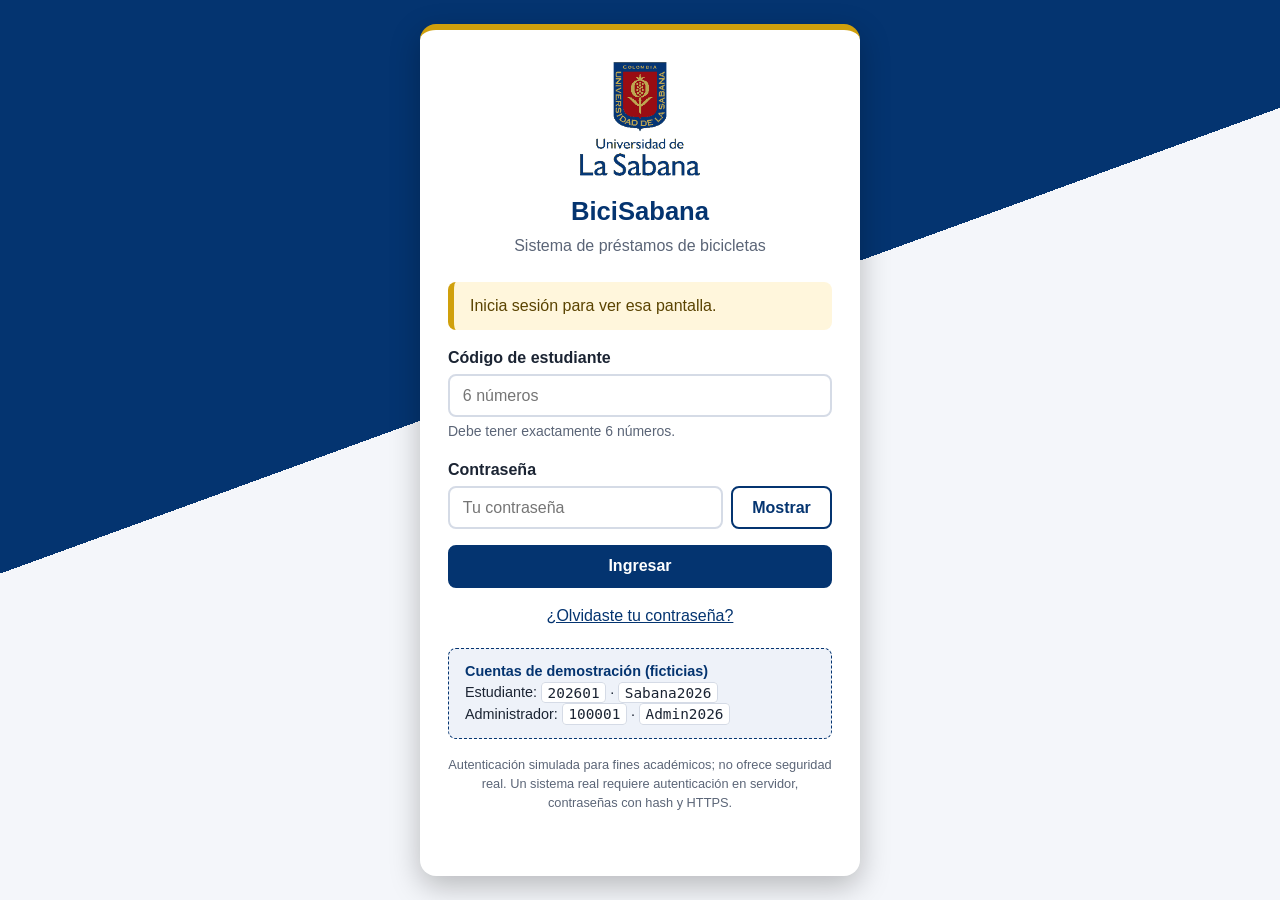
==== app.html @ 3905d055 "Mockup BiciSabana con inicio de sesion simulado, logo y paleta de La Sabana" ====
<!DOCTYPE html>
<html lang="es">
<head>
  <meta charset="utf-8">
  <meta name="viewport" content="width=device-width, initial-scale=1">
  <title>Panel · BiciSabana</title>
  <link rel="stylesheet" href="css/styles.css">
</head>
<body>
  <a class="skip" href="#vista">Saltar al contenido</a>
  <header class="encabezado">
    <div class="marca">
      <img src="assets/logo.png" alt="Escudo de la Universidad de La Sabana">
      <div><h1>BiciSabana</h1><small>Universidad de La Sabana</small></div>
    </div>
    <div class="usuario">
      <span class="chip" id="chip-usuario"></span>
      <button type="button" id="salir" class="btn sec">Cerrar sesión</button>
    </div>
  </header>

  <nav class="menu" id="menu" aria-label="Menú principal"></nav>

  <main id="vista" tabindex="-1" aria-live="polite"></main>

  <footer class="pie">
    <img src="assets/logo.png" alt="Universidad de La Sabana">
    Mockup académico de BiciSabana · Fundamentos de Programación · Caso ficticio con datos ilustrativos.
  </footer>

  <script src="js/datos.js"></script>
  <script src="js/auth.js"></script>
  <script src="js/app.js"></script>
</body>
</html>
---- css/styles.css ----
/* BiciSabana · Mockup académico · Paleta extraída del logo de la Universidad de La Sabana */
:root {
  --azul: #043470;        /* primario: encabezados, botones, estado Disponible */
  --azul-osc: #02234d;
  --rojo: #9c080c;        /* acento fuerte: alertas, estado Prestada */
  --dorado: #d0a00c;      /* acento: detalles y foco (sobre azul o como borde) */
  --blanco: #ffffff;
  --fondo: #f4f6fa;
  --texto: #1b2433;
  --gris: #5b6577;
  --borde: #d5dbe6;
  --radio: 12px;
  --sombra: 0 2px 10px rgba(4, 52, 112, .12);
}
* { box-sizing: border-box; }
html { scroll-padding-top: 1rem; }
body {
  margin: 0; font-family: "Segoe UI", Roboto, "Helvetica Neue", Arial, sans-serif;
  background: var(--fondo); color: var(--texto); line-height: 1.5; min-height: 100vh;
  display: flex; flex-direction: column;
}
img { max-width: 100%; height: auto; }
:focus-visible { outline: 3px solid var(--dorado); outline-offset: 2px; }
.skip { position: absolute; left: -999px; top: 0; background: var(--dorado); color: #000; padding: .5rem 1rem; z-index: 10; }
.skip:focus { left: 0; }

/* Botones */
.btn {
  background: var(--azul); color: var(--blanco); border: 2px solid var(--azul);
  padding: .65rem 1.2rem; border-radius: 8px; font-size: 1rem; font-weight: 600; cursor: pointer;
}
.btn:hover { background: var(--azul-osc); }
.btn:disabled { opacity: .55; cursor: not-allowed; }
.btn.sec { background: var(--blanco); color: var(--azul); }
.btn.sec:hover { background: #e8eef8; }
.btn.peligro { background: var(--rojo); border-color: var(--rojo); }
.btn.link { background: none; border: none; color: var(--azul); text-decoration: underline; padding: 0; font-weight: 500; }

/* Formularios */
label { display: block; font-weight: 600; margin-bottom: .25rem; }
input[type=text], input[type=password], input[type=search] {
  width: 100%; padding: .65rem .8rem; border: 2px solid var(--borde); border-radius: 8px;
  font-size: 1rem; background: var(--blanco); color: var(--texto);
}
input:focus { border-color: var(--azul); }
.campo { margin-bottom: 1rem; }
.ayuda { color: var(--gris); font-size: .875rem; margin: .25rem 0 0; }
.fila-pass { display: flex; gap: .5rem; }
.fila-pass .btn { white-space: nowrap; }

/* Mensajes */
.msg { padding: .75rem 1rem; border-radius: 8px; margin: 1rem 0; border-left: 6px solid; font-weight: 500; }
.msg:empty { display: none; }
.msg.ok { background: #e6eefb; border-color: var(--azul); color: var(--azul-osc); }
.msg.aviso { background: #fff6dc; border-color: var(--dorado); color: #5a4300; }
.msg.error { background: #fbe9ea; border-color: var(--rojo); color: #6e0508; }

/* Login */
.login-pagina { align-items: center; justify-content: center; padding: 1.5rem;
  background: linear-gradient(160deg, var(--azul) 0 42%, var(--fondo) 42% 100%); }
.login-tarjeta { background: var(--blanco); width: 100%; max-width: 440px; border-radius: 16px;
  box-shadow: 0 10px 30px rgba(0,0,0,.25); padding: 2rem 1.75rem; border-top: 6px solid var(--dorado); }
.login-tarjeta .logo { display: block; margin: 0 auto 1rem; width: 120px; }
.login-tarjeta h1 { text-align: center; color: var(--azul); margin: 0 0 .25rem; font-size: 1.6rem; }
.login-tarjeta .sub { text-align: center; color: var(--gris); margin: 0 0 1.5rem; }
.demo { background: #eef2f9; border: 1px dashed var(--azul); border-radius: 8px; padding: .75rem 1rem; margin-top: 1.25rem; font-size: .9rem; }
.demo strong { color: var(--azul); }
.demo code { background: var(--blanco); padding: .1rem .35rem; border-radius: 4px; border: 1px solid var(--borde); }
.aviso-seg { font-size: .8rem; color: var(--gris); margin-top: 1rem; text-align: center; }

/* Panel */
.encabezado { background: var(--azul); color: var(--blanco); border-bottom: 5px solid var(--dorado);
  display: flex; flex-wrap: wrap; align-items: center; justify-content: space-between; gap: .75rem; padding: .6rem 1.25rem; }
.marca { display: flex; align-items: center; gap: .75rem; }
.marca img { height: 54px; background: var(--blanco); border-radius: 8px; padding: 4px; }
.marca h1 { font-size: 1.3rem; margin: 0; }
.marca small { display: block; color: #cfd9ec; }
.usuario { display: flex; align-items: center; gap: .75rem; flex-wrap: wrap; }
.chip { background: rgba(255,255,255,.14); padding: .3rem .8rem; border-radius: 999px; font-size: .9rem; }
.chip b { color: var(--dorado); }
.encabezado .btn.sec { padding: .4rem .9rem; }

.menu { background: var(--blanco); border-bottom: 1px solid var(--borde); display: flex; gap: .25rem;
  overflow-x: auto; padding: .4rem 1rem; box-shadow: var(--sombra); }
.menu button { background: none; border: none; padding: .6rem 1rem; font-size: .97rem; font-weight: 600;
  color: var(--azul); cursor: pointer; border-bottom: 3px solid transparent; white-space: nowrap; border-radius: 6px 6px 0 0; }
.menu button:hover { background: #eef2f9; }
.menu button[aria-current=page] { border-bottom-color: var(--rojo); background: #eef2f9; }

main { flex: 1; width: 100%; max-width: 1000px; margin: 0 auto; padding: 1.5rem 1rem 2rem; }
.tarjeta { background: var(--blanco); border-radius: var(--radio); box-shadow: var(--sombra); padding: 1.25rem 1.5rem; margin-bottom: 1.25rem; }
h2 { color: var(--azul); margin-top: 0; }
.cuadro-tabla { overflow-x: auto; }
table { width: 100%; border-collapse: collapse; min-width: 420px; }
caption { text-align: left; color: var(--gris); font-size: .875rem; padding-bottom: .5rem; }
th, td { text-align: left; padding: .6rem .75rem; border-bottom: 1px solid var(--borde); }
th { background: var(--azul); color: var(--blanco); }
.insignia { display: inline-block; padding: .15rem .65rem; border-radius: 999px; font-size: .85rem; font-weight: 700; border: 2px solid; }
.insignia.d { color: var(--azul); border-color: var(--azul); background: #e6eefb; }
.insignia.p { color: var(--rojo); border-color: var(--rojo); background: #fbe9ea; }

.totales { display: grid; grid-template-columns: repeat(auto-fit, minmax(170px, 1fr)); gap: 1rem; }
.total { background: var(--blanco); border-radius: var(--radio); box-shadow: var(--sombra); padding: 1rem; border-top: 5px solid var(--azul); text-align: center; }
.total.rojo { border-top-color: var(--rojo); }
.total.oro { border-top-color: var(--dorado); }
.total .num { font-size: 2.2rem; font-weight: 800; color: var(--azul); line-height: 1.1; }
.total.rojo .num { color: var(--rojo); }
.total .et { color: var(--gris); font-size: .9rem; }

.mapa { display: grid; grid-template-columns: repeat(10, minmax(46px, 1fr)); gap: .4rem; min-width: 540px; }
.puesto { text-align: center; border-radius: 8px; padding: .45rem .1rem; font-size: .75rem; font-weight: 700; border: 2px solid; }
.puesto span { display: block; font-size: 1.1rem; }
.puesto.d { background: #e6eefb; border-color: var(--azul); color: var(--azul); }
.puesto.p { background: var(--rojo); border-color: var(--rojo); color: var(--blanco); }
.leyenda { display: flex; gap: 1rem; flex-wrap: wrap; margin-top: .75rem; color: var(--gris); font-size: .9rem; }

.pie { background: var(--azul-osc); color: #cfd9ec; text-align: center; padding: 1rem; font-size: .85rem; border-top: 4px solid var(--dorado); }
.pie img { height: 40px; background: var(--blanco); border-radius: 6px; padding: 3px; vertical-align: middle; margin-right: .5rem; }

@media (max-width: 560px) {
  .marca h1 { font-size: 1.1rem; }
  .marca img { height: 44px; }
  main { padding: 1rem .6rem 1.5rem; }
}
@media (prefers-reduced-motion: reduce) { * { transition: none !important; animation: none !important; } }
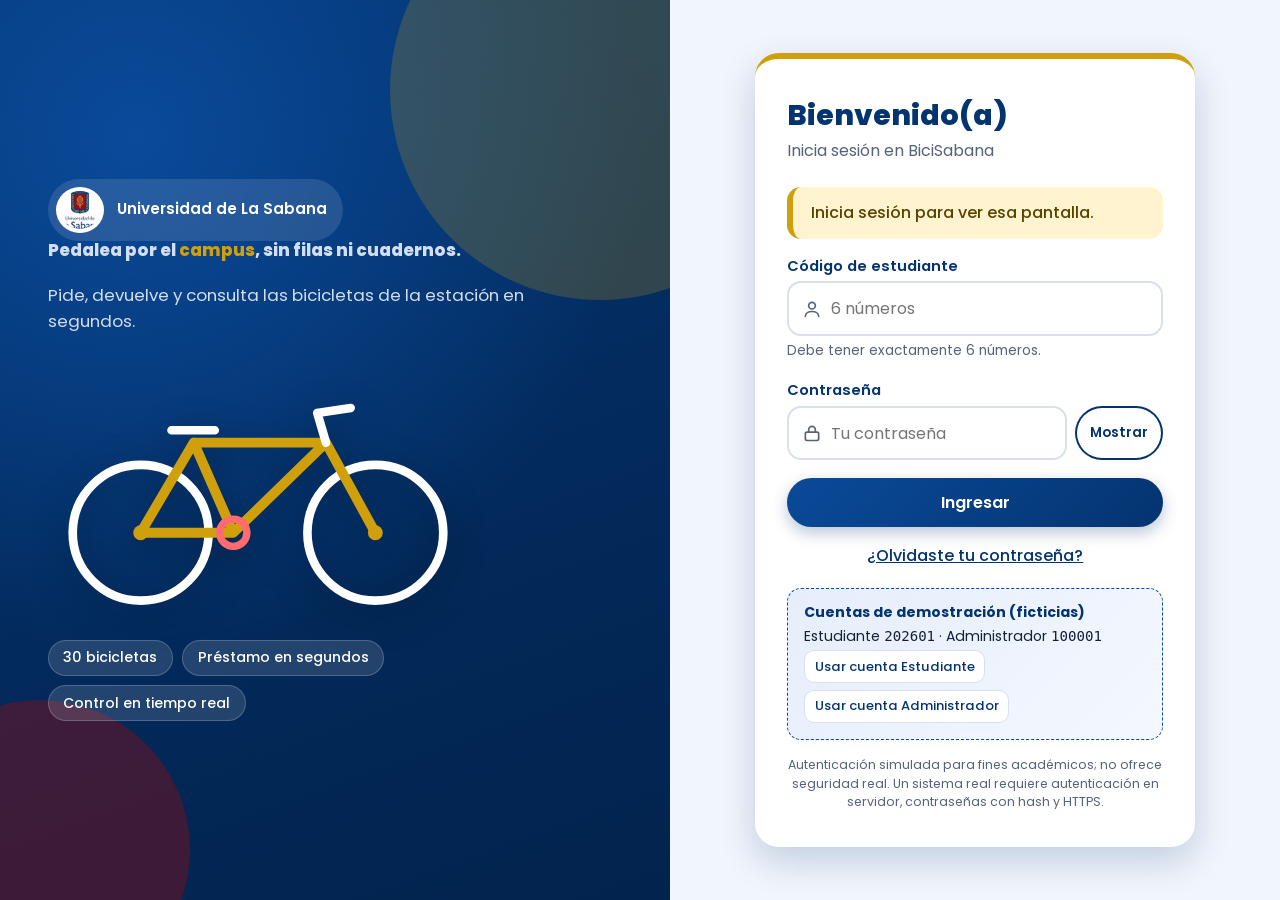
==== commit 2eec4d4c: "Rediseno visual: login dividido, inicio con tarjetas, bicicletas en tarjetas, mapa y totales mejorad" ====
--- a/app.html
+++ b/app.html
@@ -2,11 +2,14 @@
 <html lang="es">
 <head>
   <meta charset="utf-8">
-  <meta name="viewport" content="width=device-width, initial-scale=1">
+  <meta name="viewport" content="width=device-width, initial-scale=1, viewport-fit=cover">
   <title>Panel · BiciSabana</title>
+  <link rel="preconnect" href="https://fonts.googleapis.com">
+  <link rel="preconnect" href="https://fonts.gstatic.com" crossorigin>
+  <link rel="stylesheet" href="https://fonts.googleapis.com/css2?family=Poppins:wght@400;500;600;700;800&display=swap">
   <link rel="stylesheet" href="css/styles.css">
 </head>
-<body>
+<body class="panel">
   <a class="skip" href="#vista">Saltar al contenido</a>
   <header class="encabezado">
     <div class="marca">
@@ -17,11 +20,11 @@
       <span class="chip" id="chip-usuario"></span>
       <button type="button" id="salir" class="btn sec">Cerrar sesión</button>
     </div>
+    <nav class="menu" id="menu" aria-label="Menú principal"></nav>
   </header>
 
-  <nav class="menu" id="menu" aria-label="Menú principal"></nav>
-
-  <main id="vista" tabindex="-1" aria-live="polite"></main>
+  <main id="vista" tabindex="-1"></main>
+  <div class="toasts" id="toasts" role="status" aria-live="polite"></div>
 
   <footer class="pie">
     <img src="assets/logo.png" alt="Universidad de La Sabana">
--- a/css/styles.css
+++ b/css/styles.css
@@ -1,125 +1,249 @@
 /* BiciSabana · Mockup académico · Paleta extraída del logo de la Universidad de La Sabana */
 :root {
-  --azul: #043470;        /* primario: encabezados, botones, estado Disponible */
+  --azul: #043470;
   --azul-osc: #02234d;
-  --rojo: #9c080c;        /* acento fuerte: alertas, estado Prestada */
-  --dorado: #d0a00c;      /* acento: detalles y foco (sobre azul o como borde) */
+  --azul-med: #0a4a9a;
+  --azul-claro: #e6eefb;
+  --rojo: #9c080c;
+  --rojo-claro: #fbe9ea;
+  --dorado: #d0a00c;
+  --dorado-claro: #fff4cf;
   --blanco: #ffffff;
-  --fondo: #f4f6fa;
-  --texto: #1b2433;
-  --gris: #5b6577;
-  --borde: #d5dbe6;
-  --radio: 12px;
-  --sombra: 0 2px 10px rgba(4, 52, 112, .12);
+  --fondo: #f1f5fc;
+  --texto: #14203a;
+  --gris: #56627a;
+  --borde: #d8e0ee;
+  --radio: 18px;
+  --sombra: 0 4px 18px rgba(4, 52, 112, .10);
+  --sombra-alta: 0 14px 36px rgba(4, 52, 112, .20);
+  --fuente: "Poppins", "Segoe UI", Roboto, "Helvetica Neue", Arial, sans-serif;
 }
 * { box-sizing: border-box; }
 html { scroll-padding-top: 1rem; }
 body {
-  margin: 0; font-family: "Segoe UI", Roboto, "Helvetica Neue", Arial, sans-serif;
-  background: var(--fondo); color: var(--texto); line-height: 1.5; min-height: 100vh;
-  display: flex; flex-direction: column;
-}
-img { max-width: 100%; height: auto; }
+  margin: 0; font-family: var(--fuente); color: var(--texto); line-height: 1.5; min-height: 100vh;
+  background: var(--fondo); display: flex; flex-direction: column;
+}
+img, svg { max-width: 100%; }
 :focus-visible { outline: 3px solid var(--dorado); outline-offset: 2px; }
-.skip { position: absolute; left: -999px; top: 0; background: var(--dorado); color: #000; padding: .5rem 1rem; z-index: 10; }
+.skip { position: absolute; left: -999px; top: 0; background: var(--dorado); color: #000; padding: .5rem 1rem; z-index: 100; border-radius: 0 0 8px 0; }
 .skip:focus { left: 0; }
-
-/* Botones */
+.ico { display: inline-flex; width: 1.25em; height: 1.25em; vertical-align: -.25em; flex: none; }
+.ico svg { width: 100%; height: 100%; fill: none; stroke: currentColor; stroke-width: 2; stroke-linecap: round; stroke-linejoin: round; }
+
+/* ---------- Botones ---------- */
 .btn {
-  background: var(--azul); color: var(--blanco); border: 2px solid var(--azul);
-  padding: .65rem 1.2rem; border-radius: 8px; font-size: 1rem; font-weight: 600; cursor: pointer;
-}
-.btn:hover { background: var(--azul-osc); }
-.btn:disabled { opacity: .55; cursor: not-allowed; }
-.btn.sec { background: var(--blanco); color: var(--azul); }
-.btn.sec:hover { background: #e8eef8; }
-.btn.peligro { background: var(--rojo); border-color: var(--rojo); }
-.btn.link { background: none; border: none; color: var(--azul); text-decoration: underline; padding: 0; font-weight: 500; }
-
-/* Formularios */
-label { display: block; font-weight: 600; margin-bottom: .25rem; }
+  display: inline-flex; align-items: center; justify-content: center; gap: .5rem;
+  background: linear-gradient(135deg, var(--azul-med), var(--azul)); color: var(--blanco);
+  border: 0; padding: .75rem 1.4rem; border-radius: 999px; font: 600 1rem var(--fuente); cursor: pointer;
+  box-shadow: 0 6px 16px rgba(4, 52, 112, .28); transition: transform .15s, box-shadow .15s, filter .15s;
+}
+.btn:hover { transform: translateY(-2px); box-shadow: 0 10px 22px rgba(4, 52, 112, .34); filter: brightness(1.08); }
+.btn:active { transform: translateY(0); }
+.btn:disabled { opacity: .55; cursor: not-allowed; transform: none; box-shadow: none; }
+.btn.sec { background: var(--blanco); color: var(--azul); box-shadow: inset 0 0 0 2px var(--azul); }
+.btn.sec:hover { background: var(--azul-claro); }
+.btn.oro { background: linear-gradient(135deg, #e8b92a, var(--dorado)); color: #2a1f00; box-shadow: 0 6px 16px rgba(208, 160, 12, .35); }
+.btn.rojo { background: linear-gradient(135deg, #c40f15, var(--rojo)); box-shadow: 0 6px 16px rgba(156, 8, 12, .3); }
+.btn.mini { padding: .4rem .95rem; font-size: .85rem; }
+.btn.link { background: none; box-shadow: none; color: var(--azul); text-decoration: underline; padding: 0; font-weight: 500; }
+.btn.link:hover { transform: none; box-shadow: none; filter: none; }
+
+/* ---------- Formularios ---------- */
+label { display: block; font-weight: 600; font-size: .92rem; margin-bottom: .3rem; color: var(--azul); }
 input[type=text], input[type=password], input[type=search] {
-  width: 100%; padding: .65rem .8rem; border: 2px solid var(--borde); border-radius: 8px;
-  font-size: 1rem; background: var(--blanco); color: var(--texto);
-}
-input:focus { border-color: var(--azul); }
-.campo { margin-bottom: 1rem; }
-.ayuda { color: var(--gris); font-size: .875rem; margin: .25rem 0 0; }
+  width: 100%; padding: .8rem 1rem; border: 2px solid var(--borde); border-radius: 14px;
+  font: 1rem var(--fuente); background: var(--blanco); color: var(--texto); transition: border-color .15s, box-shadow .15s;
+}
+input:focus { border-color: var(--azul-med); box-shadow: 0 0 0 4px rgba(10, 74, 154, .15); outline: none; }
+input[readonly] { background: #eef2f9; color: var(--gris); }
+.campo { margin-bottom: 1.1rem; }
+.ayuda { color: var(--gris); font-size: .85rem; margin: .3rem 0 0; }
+.con-icono { position: relative; }
+.con-icono .ico { position: absolute; left: .9rem; top: 50%; transform: translateY(-50%); color: var(--gris); pointer-events: none; }
+.con-icono input { padding-left: 2.6rem; }
 .fila-pass { display: flex; gap: .5rem; }
-.fila-pass .btn { white-space: nowrap; }
-
-/* Mensajes */
-.msg { padding: .75rem 1rem; border-radius: 8px; margin: 1rem 0; border-left: 6px solid; font-weight: 500; }
+.fila-pass .con-icono { flex: 1; }
+
+/* ---------- Mensajes y avisos ---------- */
+.msg { padding: .85rem 1.1rem; border-radius: 14px; margin: 1rem 0; border-left: 6px solid; font-weight: 500; }
 .msg:empty { display: none; }
-.msg.ok { background: #e6eefb; border-color: var(--azul); color: var(--azul-osc); }
-.msg.aviso { background: #fff6dc; border-color: var(--dorado); color: #5a4300; }
-.msg.error { background: #fbe9ea; border-color: var(--rojo); color: #6e0508; }
-
-/* Login */
-.login-pagina { align-items: center; justify-content: center; padding: 1.5rem;
-  background: linear-gradient(160deg, var(--azul) 0 42%, var(--fondo) 42% 100%); }
-.login-tarjeta { background: var(--blanco); width: 100%; max-width: 440px; border-radius: 16px;
-  box-shadow: 0 10px 30px rgba(0,0,0,.25); padding: 2rem 1.75rem; border-top: 6px solid var(--dorado); }
-.login-tarjeta .logo { display: block; margin: 0 auto 1rem; width: 120px; }
-.login-tarjeta h1 { text-align: center; color: var(--azul); margin: 0 0 .25rem; font-size: 1.6rem; }
-.login-tarjeta .sub { text-align: center; color: var(--gris); margin: 0 0 1.5rem; }
-.demo { background: #eef2f9; border: 1px dashed var(--azul); border-radius: 8px; padding: .75rem 1rem; margin-top: 1.25rem; font-size: .9rem; }
-.demo strong { color: var(--azul); }
-.demo code { background: var(--blanco); padding: .1rem .35rem; border-radius: 4px; border: 1px solid var(--borde); }
-.aviso-seg { font-size: .8rem; color: var(--gris); margin-top: 1rem; text-align: center; }
-
-/* Panel */
-.encabezado { background: var(--azul); color: var(--blanco); border-bottom: 5px solid var(--dorado);
-  display: flex; flex-wrap: wrap; align-items: center; justify-content: space-between; gap: .75rem; padding: .6rem 1.25rem; }
+.msg.ok { background: var(--azul-claro); border-color: var(--azul); color: var(--azul-osc); }
+.msg.aviso { background: var(--dorado-claro); border-color: var(--dorado); color: #5a4300; }
+.msg.error { background: var(--rojo-claro); border-color: var(--rojo); color: #6e0508; }
+.toasts { position: fixed; top: 1rem; right: 1rem; z-index: 60; display: grid; gap: .6rem; width: min(360px, calc(100vw - 2rem)); }
+.toast { background: var(--blanco); border-radius: 14px; padding: .8rem 1rem; box-shadow: var(--sombra-alta); border-left: 6px solid var(--azul);
+  font-weight: 500; animation: entra .3s ease both; }
+.toast.aviso { border-color: var(--dorado); } .toast.error { border-color: var(--rojo); }
+
+/* ---------- Login ---------- */
+.login-grid { flex: 1; display: grid; grid-template-columns: 1.1fr 1fr; min-height: 100vh; }
+.hero { position: relative; overflow: hidden; color: var(--blanco); padding: 2.5rem 3rem; display: flex; align-items: center;
+  background: radial-gradient(circle at 20% 15%, var(--azul-med) 0, transparent 55%), linear-gradient(160deg, var(--azul) 0, var(--azul-osc) 100%); }
+.hero::before, .hero::after { content: ""; position: absolute; border-radius: 50%; pointer-events: none; }
+.hero::before { width: 420px; height: 420px; right: -140px; top: -120px; background: rgba(208, 160, 12, .22); }
+.hero::after { width: 300px; height: 300px; left: -110px; bottom: -100px; background: rgba(156, 8, 12, .38); }
+.hero-in { position: relative; z-index: 1; max-width: 520px; }
+.hero-logo { display: inline-flex; align-items: center; gap: .8rem; background: rgba(255, 255, 255, .12); backdrop-filter: blur(6px);
+  padding: .5rem 1rem .5rem .5rem; border-radius: 999px; font-weight: 600; font-size: .95rem; }
+.hero-logo img { height: 46px; background: var(--blanco); border-radius: 50%; padding: 4px; }
+.hero-titulo { font-size: clamp(2rem, 4vw, 3.1rem); font-weight: 800; line-height: 1.1; margin: 1.5rem 0 .75rem; }
+.hero-titulo span { color: var(--dorado); }
+.hero p { color: #d3def2; font-size: 1.05rem; margin: 0 0 1.5rem; }
+.hero-bici { width: min(420px, 100%); margin: .5rem 0 1.25rem; filter: drop-shadow(0 10px 18px rgba(0, 0, 0, .3)); animation: flota 4s ease-in-out infinite; }
+.hero-datos { list-style: none; padding: 0; margin: 0; display: flex; flex-wrap: wrap; gap: .6rem; }
+.hero-datos li { background: rgba(255, 255, 255, .13); padding: .4rem .9rem; border-radius: 999px; font-size: .88rem; font-weight: 500; border: 1px solid rgba(255, 255, 255, .2); }
+.login-panel { display: flex; align-items: center; justify-content: center; padding: 2rem 1.25rem; background: var(--fondo); }
+.login-tarjeta { background: var(--blanco); width: 100%; max-width: 440px; border-radius: 24px; box-shadow: var(--sombra-alta); padding: 2.2rem 2rem;
+  border-top: 6px solid var(--dorado); animation: sube .5s ease both; }
+.login-tarjeta h1 { color: var(--azul); margin: 0; font-size: 1.8rem; font-weight: 800; }
+.login-tarjeta .sub { color: var(--gris); margin: .15rem 0 1.5rem; }
+.demo { background: linear-gradient(135deg, var(--azul-claro), #f4f8ff); border: 1px dashed var(--azul-med); border-radius: 14px; padding: .8rem 1rem; margin-top: 1.25rem; font-size: .88rem; }
+.demo strong { color: var(--azul); display: block; margin-bottom: .2rem; }
+.demo button { background: var(--blanco); border: 1px solid var(--borde); border-radius: 10px; padding: .35rem .6rem; margin: .2rem .3rem .2rem 0; cursor: pointer;
+  font: 500 .82rem var(--fuente); color: var(--azul); }
+.demo button:hover { background: var(--dorado-claro); border-color: var(--dorado); }
+.aviso-seg { font-size: .78rem; color: var(--gris); margin: 1rem 0 0; text-align: center; }
+
+/* ---------- Panel: encabezado y navegación ---------- */
+.encabezado { position: sticky; top: 0; z-index: 30; color: var(--blanco); border-bottom: 4px solid var(--dorado);
+  background: linear-gradient(120deg, var(--azul-osc), var(--azul) 55%, var(--azul-med));
+  display: flex; flex-wrap: wrap; align-items: center; justify-content: space-between; gap: .75rem 1rem; padding: .6rem 1.4rem; box-shadow: var(--sombra); }
 .marca { display: flex; align-items: center; gap: .75rem; }
-.marca img { height: 54px; background: var(--blanco); border-radius: 8px; padding: 4px; }
-.marca h1 { font-size: 1.3rem; margin: 0; }
-.marca small { display: block; color: #cfd9ec; }
-.usuario { display: flex; align-items: center; gap: .75rem; flex-wrap: wrap; }
-.chip { background: rgba(255,255,255,.14); padding: .3rem .8rem; border-radius: 999px; font-size: .9rem; }
-.chip b { color: var(--dorado); }
-.encabezado .btn.sec { padding: .4rem .9rem; }
-
-.menu { background: var(--blanco); border-bottom: 1px solid var(--borde); display: flex; gap: .25rem;
-  overflow-x: auto; padding: .4rem 1rem; box-shadow: var(--sombra); }
-.menu button { background: none; border: none; padding: .6rem 1rem; font-size: .97rem; font-weight: 600;
-  color: var(--azul); cursor: pointer; border-bottom: 3px solid transparent; white-space: nowrap; border-radius: 6px 6px 0 0; }
-.menu button:hover { background: #eef2f9; }
-.menu button[aria-current=page] { border-bottom-color: var(--rojo); background: #eef2f9; }
-
-main { flex: 1; width: 100%; max-width: 1000px; margin: 0 auto; padding: 1.5rem 1rem 2rem; }
-.tarjeta { background: var(--blanco); border-radius: var(--radio); box-shadow: var(--sombra); padding: 1.25rem 1.5rem; margin-bottom: 1.25rem; }
-h2 { color: var(--azul); margin-top: 0; }
-.cuadro-tabla { overflow-x: auto; }
-table { width: 100%; border-collapse: collapse; min-width: 420px; }
-caption { text-align: left; color: var(--gris); font-size: .875rem; padding-bottom: .5rem; }
-th, td { text-align: left; padding: .6rem .75rem; border-bottom: 1px solid var(--borde); }
-th { background: var(--azul); color: var(--blanco); }
-.insignia { display: inline-block; padding: .15rem .65rem; border-radius: 999px; font-size: .85rem; font-weight: 700; border: 2px solid; }
-.insignia.d { color: var(--azul); border-color: var(--azul); background: #e6eefb; }
-.insignia.p { color: var(--rojo); border-color: var(--rojo); background: #fbe9ea; }
-
-.totales { display: grid; grid-template-columns: repeat(auto-fit, minmax(170px, 1fr)); gap: 1rem; }
-.total { background: var(--blanco); border-radius: var(--radio); box-shadow: var(--sombra); padding: 1rem; border-top: 5px solid var(--azul); text-align: center; }
-.total.rojo { border-top-color: var(--rojo); }
-.total.oro { border-top-color: var(--dorado); }
-.total .num { font-size: 2.2rem; font-weight: 800; color: var(--azul); line-height: 1.1; }
-.total.rojo .num { color: var(--rojo); }
-.total .et { color: var(--gris); font-size: .9rem; }
-
-.mapa { display: grid; grid-template-columns: repeat(10, minmax(46px, 1fr)); gap: .4rem; min-width: 540px; }
-.puesto { text-align: center; border-radius: 8px; padding: .45rem .1rem; font-size: .75rem; font-weight: 700; border: 2px solid; }
-.puesto span { display: block; font-size: 1.1rem; }
-.puesto.d { background: #e6eefb; border-color: var(--azul); color: var(--azul); }
-.puesto.p { background: var(--rojo); border-color: var(--rojo); color: var(--blanco); }
-.leyenda { display: flex; gap: 1rem; flex-wrap: wrap; margin-top: .75rem; color: var(--gris); font-size: .9rem; }
-
-.pie { background: var(--azul-osc); color: #cfd9ec; text-align: center; padding: 1rem; font-size: .85rem; border-top: 4px solid var(--dorado); }
-.pie img { height: 40px; background: var(--blanco); border-radius: 6px; padding: 3px; vertical-align: middle; margin-right: .5rem; }
-
-@media (max-width: 560px) {
-  .marca h1 { font-size: 1.1rem; }
-  .marca img { height: 44px; }
-  main { padding: 1rem .6rem 1.5rem; }
-}
-@media (prefers-reduced-motion: reduce) { * { transition: none !important; animation: none !important; } }
+.marca img { height: 48px; background: var(--blanco); border-radius: 50%; padding: 4px; }
+.marca h1 { font-size: 1.25rem; font-weight: 800; margin: 0; line-height: 1.1; }
+.marca small { color: #cbd8ef; font-size: .75rem; }
+.usuario { display: flex; align-items: center; gap: .6rem; }
+.chip { background: rgba(255, 255, 255, .14); padding: .35rem .9rem; border-radius: 999px; font-size: .85rem; display: inline-flex; align-items: center; gap: .45rem; }
+.chip b { background: var(--dorado); color: #2a1f00; padding: .05rem .55rem; border-radius: 999px; font-size: .72rem; }
+.encabezado .btn.sec { padding: .4rem .95rem; font-size: .85rem; background: transparent; color: var(--blanco); box-shadow: inset 0 0 0 2px rgba(255, 255, 255, .6); }
+.encabezado .btn.sec:hover { background: rgba(255, 255, 255, .16); }
+.menu { display: flex; gap: .3rem; order: 3; flex: 1 1 100%; overflow-x: auto; padding: .15rem 0 .25rem; }
+.menu button { display: inline-flex; align-items: center; gap: .45rem; background: transparent; color: #dbe5f7; border: 0; padding: .55rem 1rem; border-radius: 999px;
+  font: 600 .9rem var(--fuente); cursor: pointer; white-space: nowrap; transition: background .15s, color .15s; }
+.menu button:hover { background: rgba(255, 255, 255, .14); color: var(--blanco); }
+.menu button[aria-current=page] { background: var(--dorado); color: #2a1f00; }
+
+/* ---------- Contenido ---------- */
+main { flex: 1; width: 100%; max-width: 1060px; margin: 0 auto; padding: 1.5rem 1rem 2.5rem; }
+.vista-anim { animation: sube .35s ease both; }
+.tarjeta { background: var(--blanco); border-radius: var(--radio); box-shadow: var(--sombra); padding: 1.4rem 1.6rem; margin-bottom: 1.25rem; }
+h2.titulo { color: var(--azul); margin: 0 0 .2rem; font-size: 1.5rem; font-weight: 800; display: flex; align-items: center; gap: .6rem; }
+.subtitulo { color: var(--gris); margin: 0 0 1.1rem; }
+
+.bienvenida { color: var(--blanco); border-radius: var(--radio); padding: 1.6rem 1.8rem; margin-bottom: 1.25rem; position: relative; overflow: hidden;
+  background: linear-gradient(120deg, var(--azul), var(--azul-med)); box-shadow: var(--sombra-alta); }
+.bienvenida::after { content: ""; position: absolute; width: 260px; height: 260px; right: -70px; top: -90px; border-radius: 50%; background: rgba(208, 160, 12, .35); }
+.bienvenida h2 { margin: 0; font-size: 1.7rem; font-weight: 800; position: relative; z-index: 1; }
+.bienvenida p { margin: .3rem 0 0; color: #d3def2; position: relative; z-index: 1; }
+
+.stats { display: grid; grid-template-columns: repeat(auto-fit, minmax(190px, 1fr)); gap: 1rem; margin-bottom: 1.25rem; }
+.stat { background: var(--blanco); border-radius: var(--radio); box-shadow: var(--sombra); padding: 1.1rem 1.2rem; display: flex; gap: .9rem; align-items: center; transition: transform .2s; }
+.stat:hover { transform: translateY(-3px); }
+.stat .ico-caja { width: 52px; height: 52px; border-radius: 16px; display: grid; place-items: center; font-size: 1.5rem; flex: none; background: var(--azul-claro); color: var(--azul); }
+.stat.rojo .ico-caja { background: var(--rojo-claro); color: var(--rojo); }
+.stat.oro .ico-caja { background: var(--dorado-claro); color: #8a6a00; }
+.stat .num { font-size: 1.9rem; font-weight: 800; line-height: 1; color: var(--azul); }
+.stat.rojo .num { color: var(--rojo); }
+.stat .et { color: var(--gris); font-size: .85rem; }
+.barra { height: 10px; background: var(--azul-claro); border-radius: 999px; overflow: hidden; margin-top: .6rem; }
+.barra i { display: block; height: 100%; border-radius: 999px; background: linear-gradient(90deg, var(--dorado), var(--rojo)); transition: width .6s ease; }
+
+.acciones { display: grid; grid-template-columns: repeat(auto-fit, minmax(210px, 1fr)); gap: 1rem; margin-bottom: 1.25rem; }
+.accion { text-align: left; background: var(--blanco); border: 2px solid transparent; border-radius: var(--radio); box-shadow: var(--sombra); padding: 1.2rem; cursor: pointer;
+  font-family: var(--fuente); color: var(--texto); transition: transform .2s, border-color .2s, box-shadow .2s; }
+.accion:hover { transform: translateY(-4px); border-color: var(--dorado); box-shadow: var(--sombra-alta); }
+.accion .ico-caja { width: 48px; height: 48px; border-radius: 14px; display: grid; place-items: center; font-size: 1.4rem; margin-bottom: .7rem; color: var(--blanco);
+  background: linear-gradient(135deg, var(--azul-med), var(--azul)); }
+.accion:nth-child(2) .ico-caja { background: linear-gradient(135deg, #c40f15, var(--rojo)); }
+.accion:nth-child(3) .ico-caja { background: linear-gradient(135deg, #e8b92a, var(--dorado)); color: #2a1f00; }
+.accion strong { display: block; font-size: 1.05rem; color: var(--azul); }
+.accion span.d { color: var(--gris); font-size: .86rem; }
+
+/* ---------- Bicicletas (tarjetas) ---------- */
+.herramientas { display: flex; flex-wrap: wrap; gap: .75rem; align-items: center; margin-bottom: 1rem; }
+.herramientas .buscador { flex: 1 1 240px; }
+.filtros { display: flex; gap: .4rem; flex-wrap: wrap; }
+.filtro { background: var(--blanco); color: var(--azul); border: 2px solid var(--borde); border-radius: 999px; padding: .4rem 1rem; font: 600 .86rem var(--fuente); cursor: pointer; transition: all .15s; }
+.filtro:hover { border-color: var(--azul-med); }
+.filtro[aria-pressed=true] { background: var(--azul); color: var(--blanco); border-color: var(--azul); }
+.rejilla { display: grid; grid-template-columns: repeat(auto-fill, minmax(190px, 1fr)); gap: 1rem; }
+.bici { background: var(--blanco); border-radius: var(--radio); box-shadow: var(--sombra); padding: 1.1rem; position: relative; overflow: hidden; border-top: 5px solid var(--azul);
+  transition: transform .2s, box-shadow .2s; animation: sube .35s ease both; }
+.bici:hover { transform: translateY(-4px); box-shadow: var(--sombra-alta); }
+.bici.p { border-top-color: var(--rojo); }
+.bici .dibujo { color: var(--azul); width: 64px; height: 44px; display: block; margin-bottom: .5rem; }
+.bici.p .dibujo { color: var(--rojo); }
+.bici .codigo { font-size: 1.5rem; font-weight: 800; color: var(--azul); line-height: 1; }
+.bici .color { display: flex; align-items: center; gap: .4rem; color: var(--gris); font-size: .86rem; margin: .3rem 0 .7rem; }
+.punto { width: 14px; height: 14px; border-radius: 50%; border: 2px solid var(--borde); display: inline-block; }
+.insignia { display: inline-flex; align-items: center; gap: .4rem; padding: .2rem .75rem; border-radius: 999px; font-size: .8rem; font-weight: 700; }
+.insignia::before { content: ""; width: 8px; height: 8px; border-radius: 50%; background: currentColor; }
+.insignia.d { color: var(--azul); background: var(--azul-claro); }
+.insignia.d::before { animation: late 1.6s ease-in-out infinite; }
+.insignia.p { color: var(--rojo); background: var(--rojo-claro); }
+.bici .pie-tarjeta { margin-top: .8rem; display: flex; gap: .4rem; flex-wrap: wrap; }
+.etiqueta-tuya { position: absolute; top: .7rem; right: .7rem; background: var(--dorado); color: #2a1f00; font-size: .7rem; font-weight: 700; padding: .1rem .55rem; border-radius: 999px; }
+.vacio { text-align: center; padding: 2rem 1rem; color: var(--gris); }
+
+/* ---------- Formularios de préstamo / devolución ---------- */
+.dos-col { display: grid; grid-template-columns: 1.4fr 1fr; gap: 1.25rem; align-items: start; }
+.lateral { background: linear-gradient(160deg, var(--azul), var(--azul-osc)); color: var(--blanco); border-radius: var(--radio); padding: 1.3rem 1.4rem; box-shadow: var(--sombra); }
+.lateral h3 { margin: 0 0 .6rem; color: var(--dorado); font-size: 1.05rem; }
+.lateral ul { margin: 0; padding-left: 1.1rem; color: #d3def2; font-size: .9rem; }
+.lateral li { margin-bottom: .4rem; }
+.sugeridas { display: flex; flex-wrap: wrap; gap: .4rem; margin-top: .5rem; }
+.sugerida { background: var(--azul-claro); color: var(--azul); border: 0; border-radius: 999px; padding: .3rem .8rem; font: 700 .82rem var(--fuente); cursor: pointer; }
+.sugerida:hover { background: var(--dorado); color: #2a1f00; }
+
+/* ---------- Mapa ---------- */
+.estacion { background: linear-gradient(180deg, #e9effa, #dde6f6); border: 3px dashed var(--borde); border-radius: var(--radio); padding: 1rem; overflow-x: auto; }
+.mapa { display: grid; grid-template-columns: repeat(10, minmax(58px, 1fr)); gap: .55rem; min-width: 620px; }
+.puesto { text-align: center; border-radius: 14px; padding: .55rem .15rem .45rem; font-size: .76rem; font-weight: 700; background: var(--blanco); border-bottom: 5px solid var(--azul);
+  box-shadow: var(--sombra); transition: transform .15s; }
+.puesto:hover { transform: scale(1.08); }
+.puesto svg { display: block; margin: 0 auto .2rem; width: 34px; height: 24px; color: var(--azul); }
+.puesto.p { background: var(--rojo-claro); border-bottom-color: var(--rojo); color: var(--rojo); }
+.puesto.p svg { color: var(--rojo); }
+.puesto small { display: block; font-weight: 600; opacity: .85; }
+.leyenda { display: flex; gap: 1.2rem; flex-wrap: wrap; margin-top: .9rem; color: var(--gris); font-size: .88rem; }
+
+/* ---------- Totales ---------- */
+.anillo-caja { display: flex; align-items: center; gap: 1.5rem; flex-wrap: wrap; }
+.anillo { width: 150px; height: 150px; flex: none; }
+.anillo .fondo { stroke: var(--azul-claro); } .anillo .valor { stroke: url(#grad); transition: stroke-dashoffset .8s ease; }
+.anillo text { font: 800 1.5rem var(--fuente); fill: var(--azul); text-anchor: middle; }
+
+/* ---------- Pie ---------- */
+.pie { background: var(--azul-osc); color: #cbd8ef; text-align: center; padding: 1.1rem; font-size: .83rem; border-top: 4px solid var(--dorado); }
+.pie img { height: 36px; background: var(--blanco); border-radius: 50%; padding: 3px; vertical-align: middle; margin-right: .5rem; }
+
+/* ---------- Animaciones ---------- */
+@keyframes sube { from { opacity: 0; transform: translateY(14px); } to { opacity: 1; transform: none; } }
+@keyframes entra { from { opacity: 0; transform: translateX(24px); } to { opacity: 1; transform: none; } }
+@keyframes flota { 0%, 100% { transform: translateY(0); } 50% { transform: translateY(-10px); } }
+@keyframes late { 0%, 100% { transform: scale(1); opacity: 1; } 50% { transform: scale(1.5); opacity: .5; } }
+@media (prefers-reduced-motion: reduce) { *, *::before, *::after { animation: none !important; transition: none !important; } }
+
+/* ---------- Responsivo ---------- */
+@media (max-width: 900px) {
+  .login-grid { grid-template-columns: 1fr; }
+  .hero { padding: 1.5rem 1.25rem; }
+  .hero-bici, .hero p, .hero-datos { display: none; }
+  .hero-titulo { font-size: 1.6rem; margin: 1rem 0 0; }
+  .dos-col { grid-template-columns: 1fr; }
+}
+@media (max-width: 720px) {
+  body.panel { padding-bottom: 76px; }
+  .menu { position: fixed; left: 0; right: 0; bottom: 0; z-index: 40; background: var(--blanco); box-shadow: 0 -4px 18px rgba(4, 52, 112, .2);
+    justify-content: space-around; padding: .35rem .3rem calc(.35rem + env(safe-area-inset-bottom, 0px)); order: 0; flex: none; gap: 0; border-top: 3px solid var(--dorado); }
+  .menu button { flex-direction: column; gap: .1rem; font-size: .68rem; padding: .4rem .35rem; color: var(--azul); border-radius: 12px; flex: 1; }
+  .menu button:hover { background: var(--azul-claro); color: var(--azul); }
+  .menu .ico { font-size: 1.15rem; }
+  .menu button[aria-current=page] { background: var(--azul); color: var(--blanco); }
+  .encabezado { padding: .5rem .9rem; } .marca h1 { font-size: 1.05rem; } .marca img { height: 40px; }
+  .chip span.nom { display: none; }
+  main { padding: 1rem .7rem 1.5rem; }
+  .bienvenida h2 { font-size: 1.35rem; }
+  .toasts { top: auto; bottom: 90px; right: .5rem; }
+}
